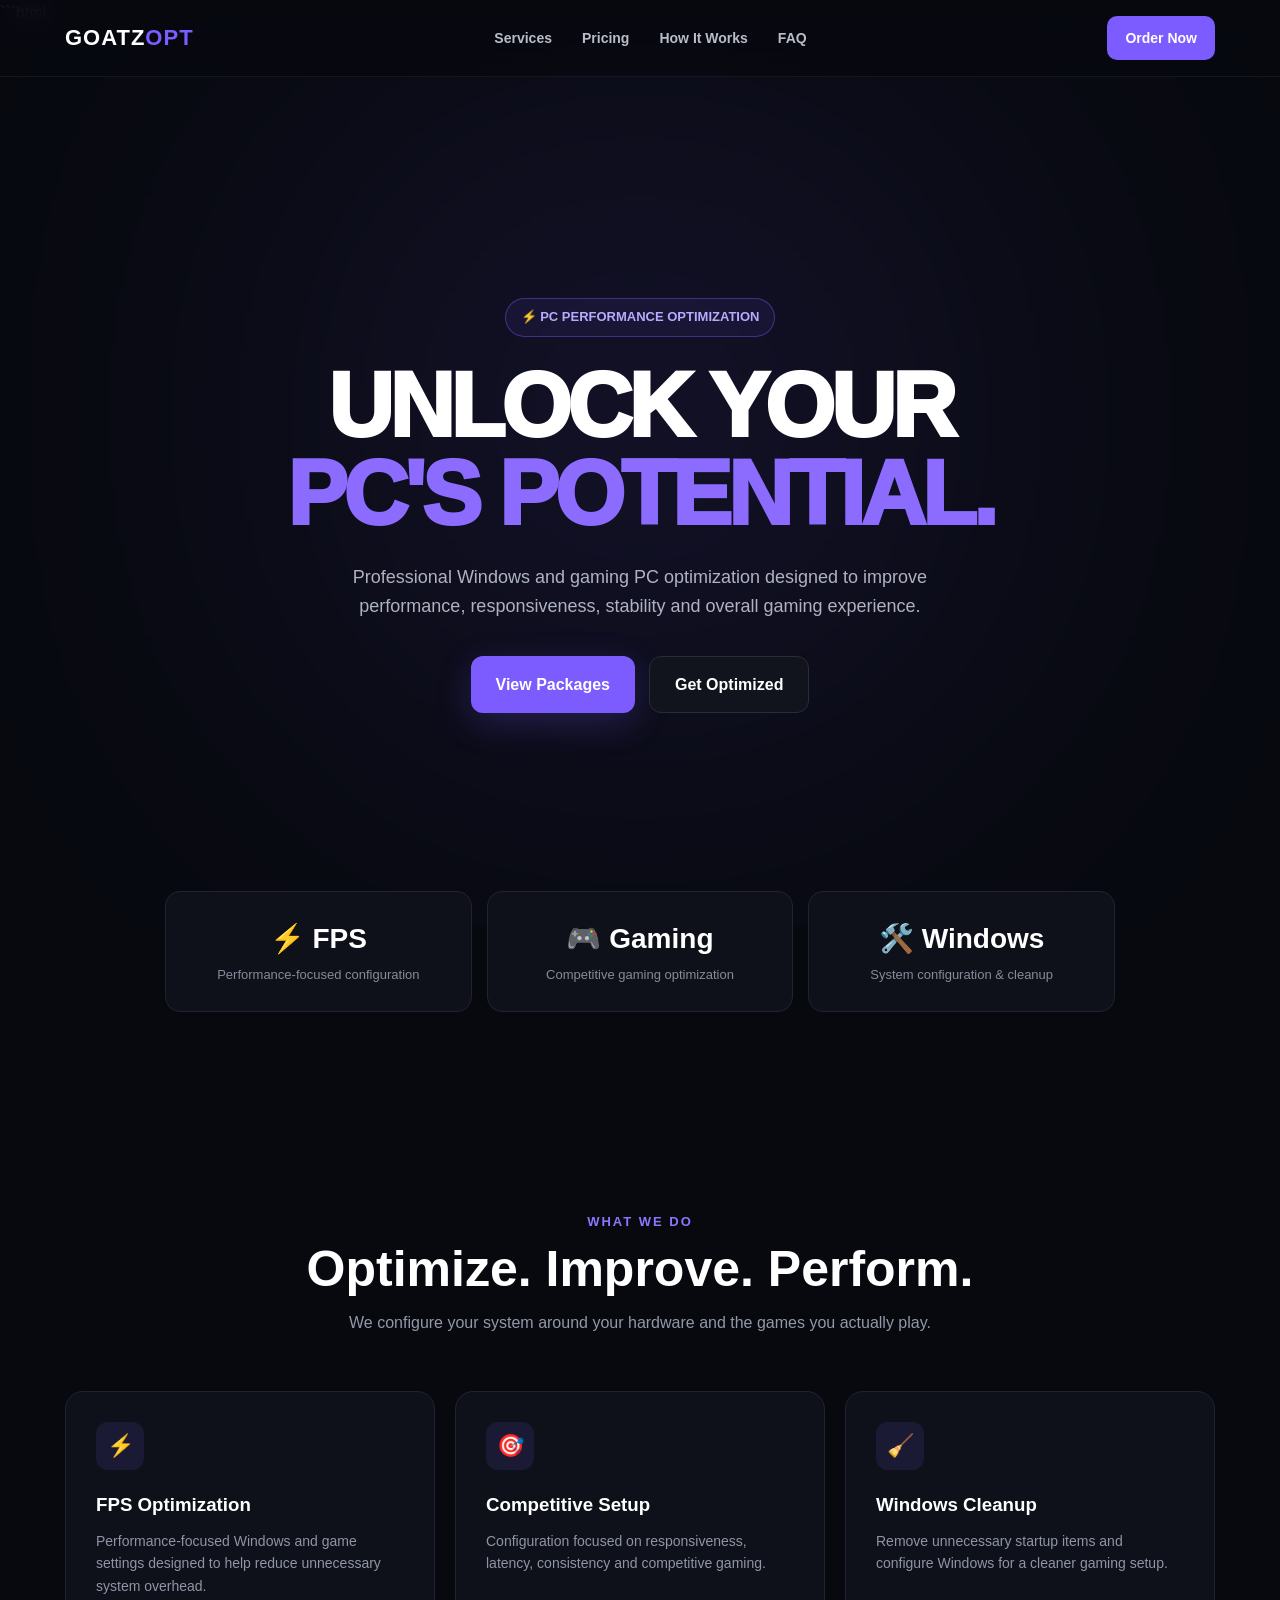
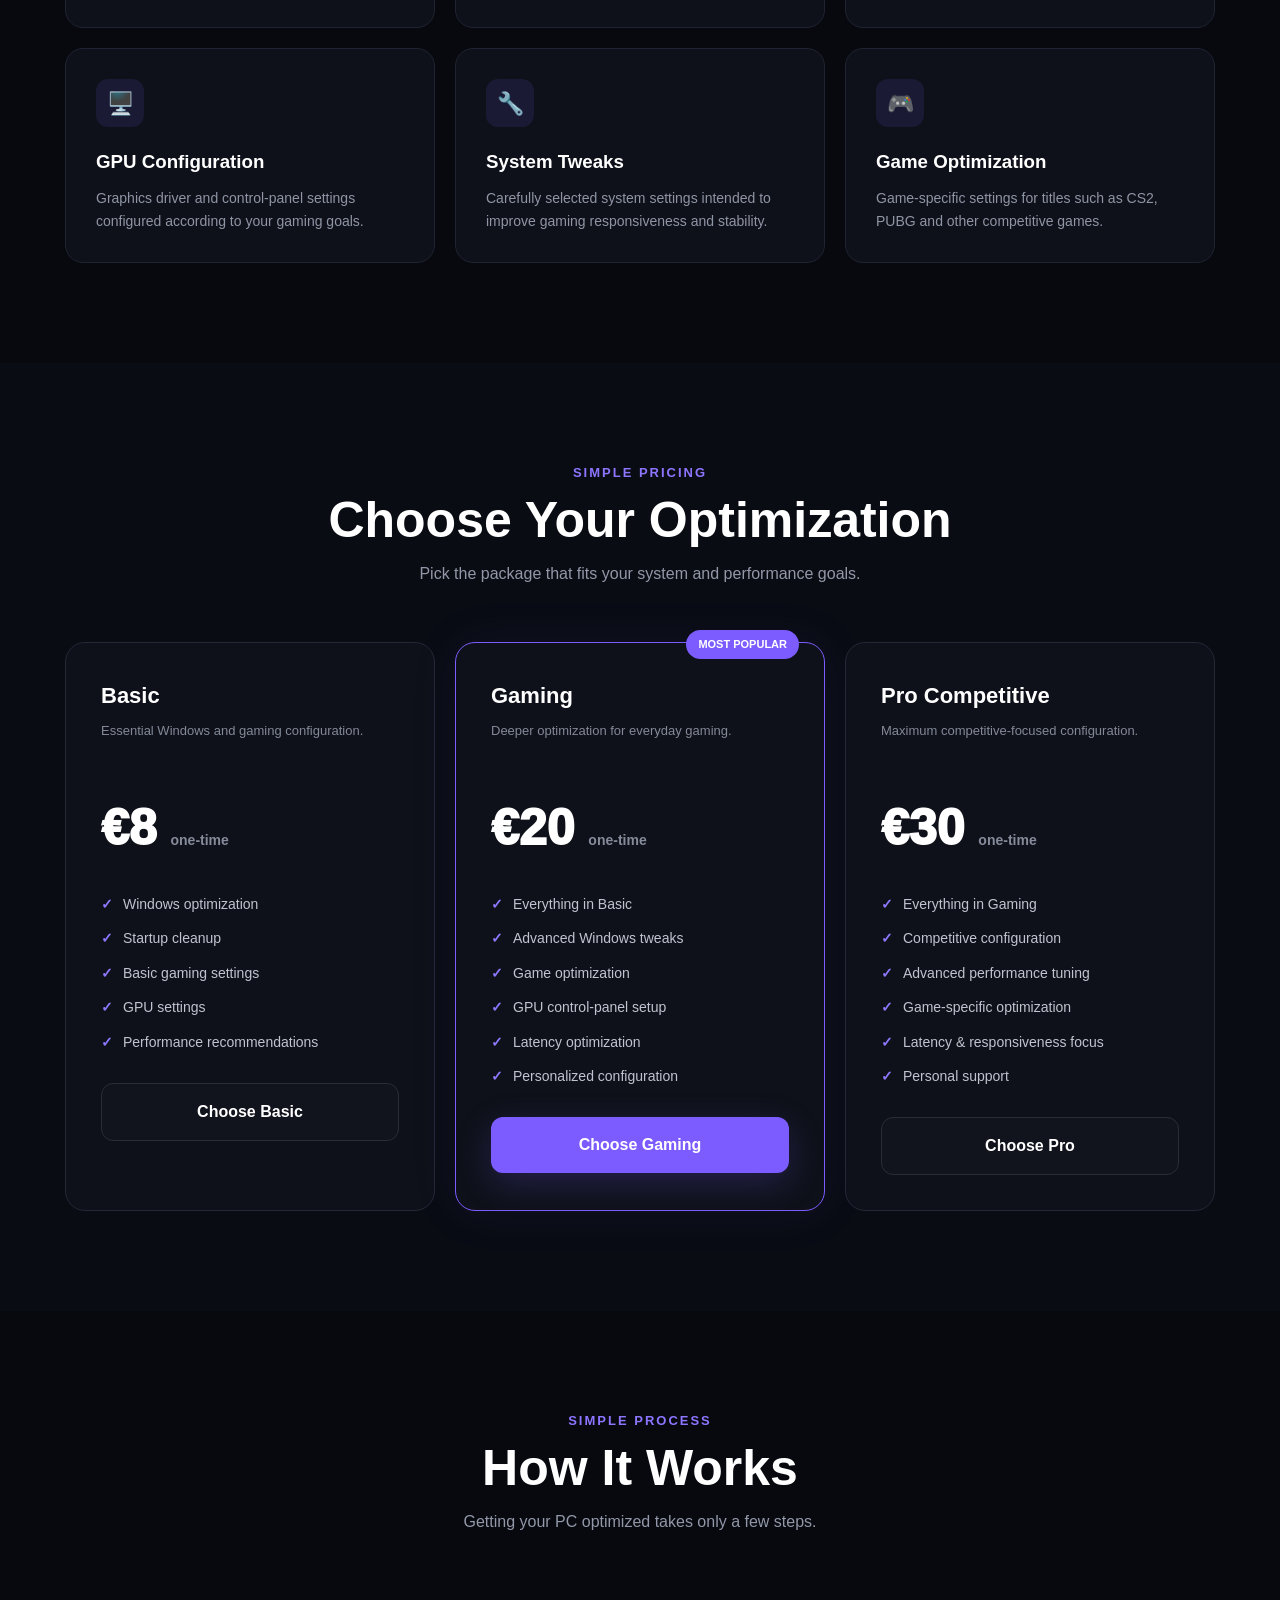
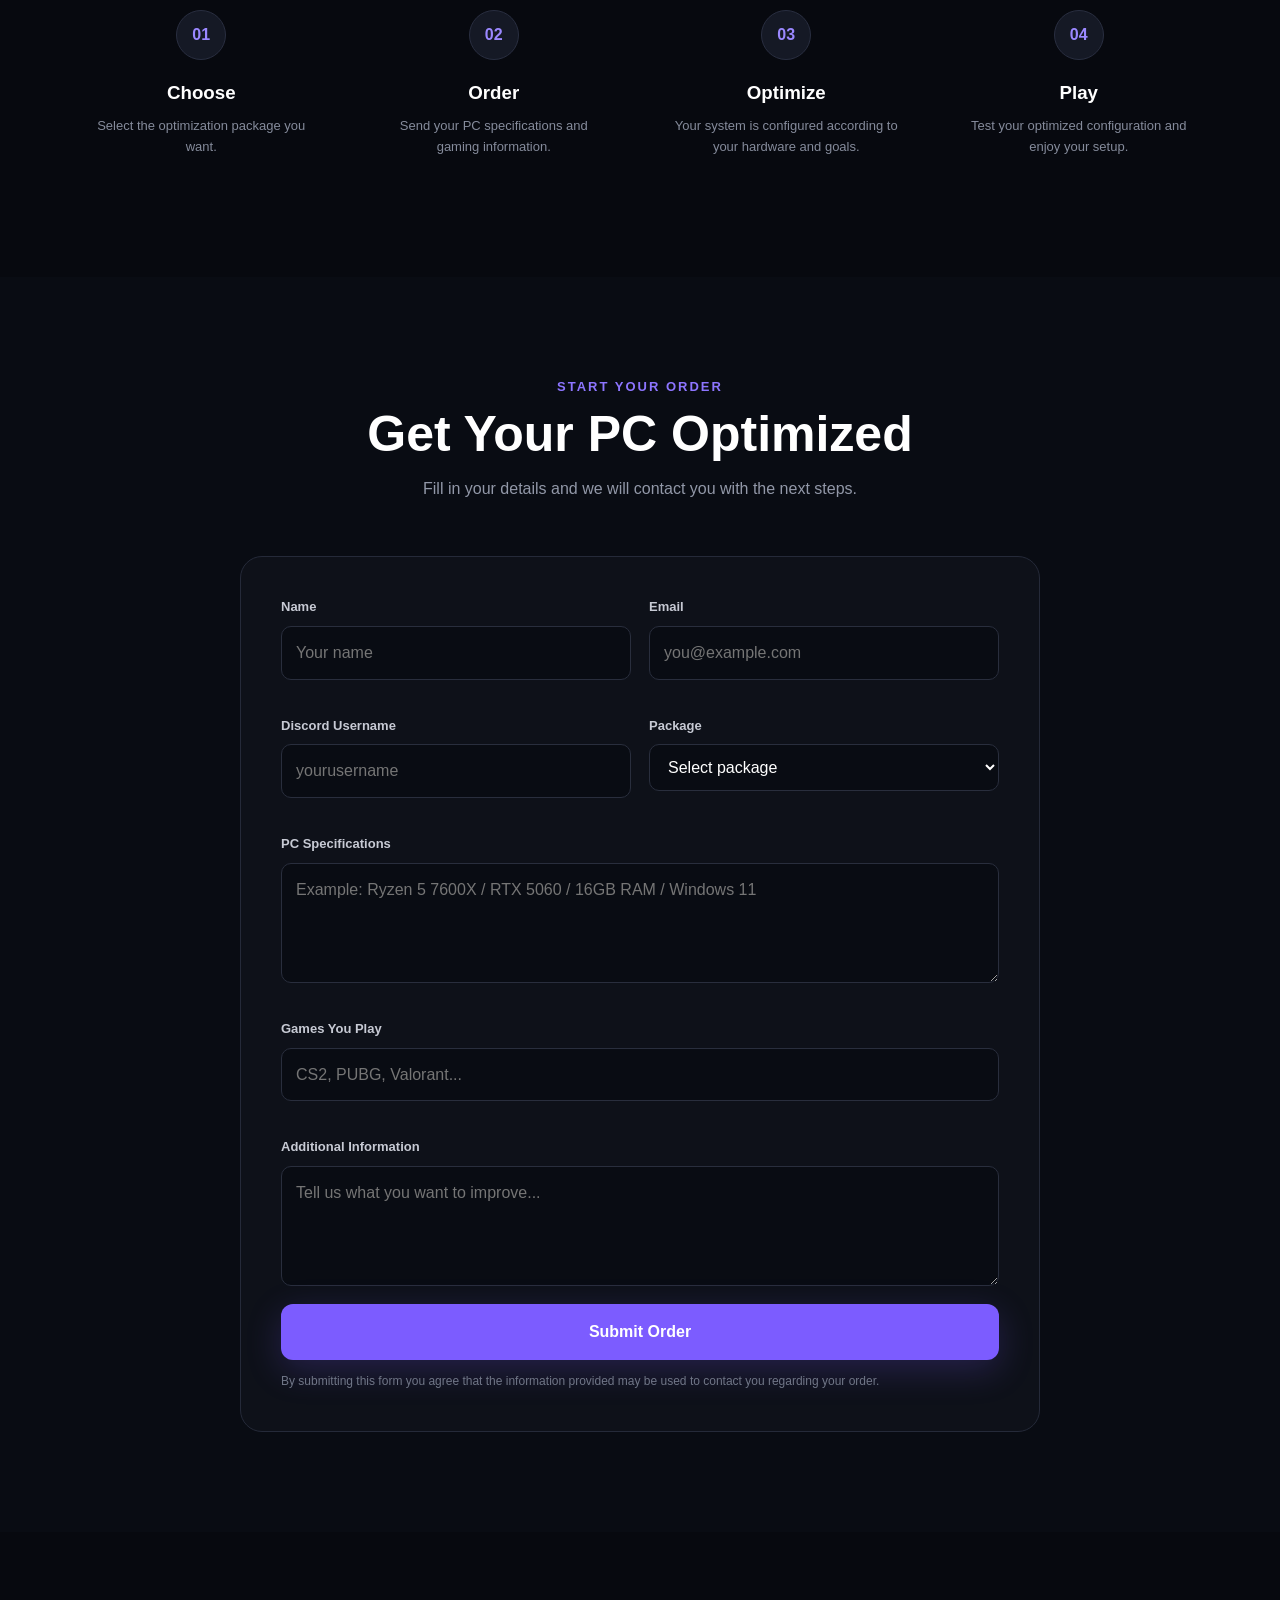
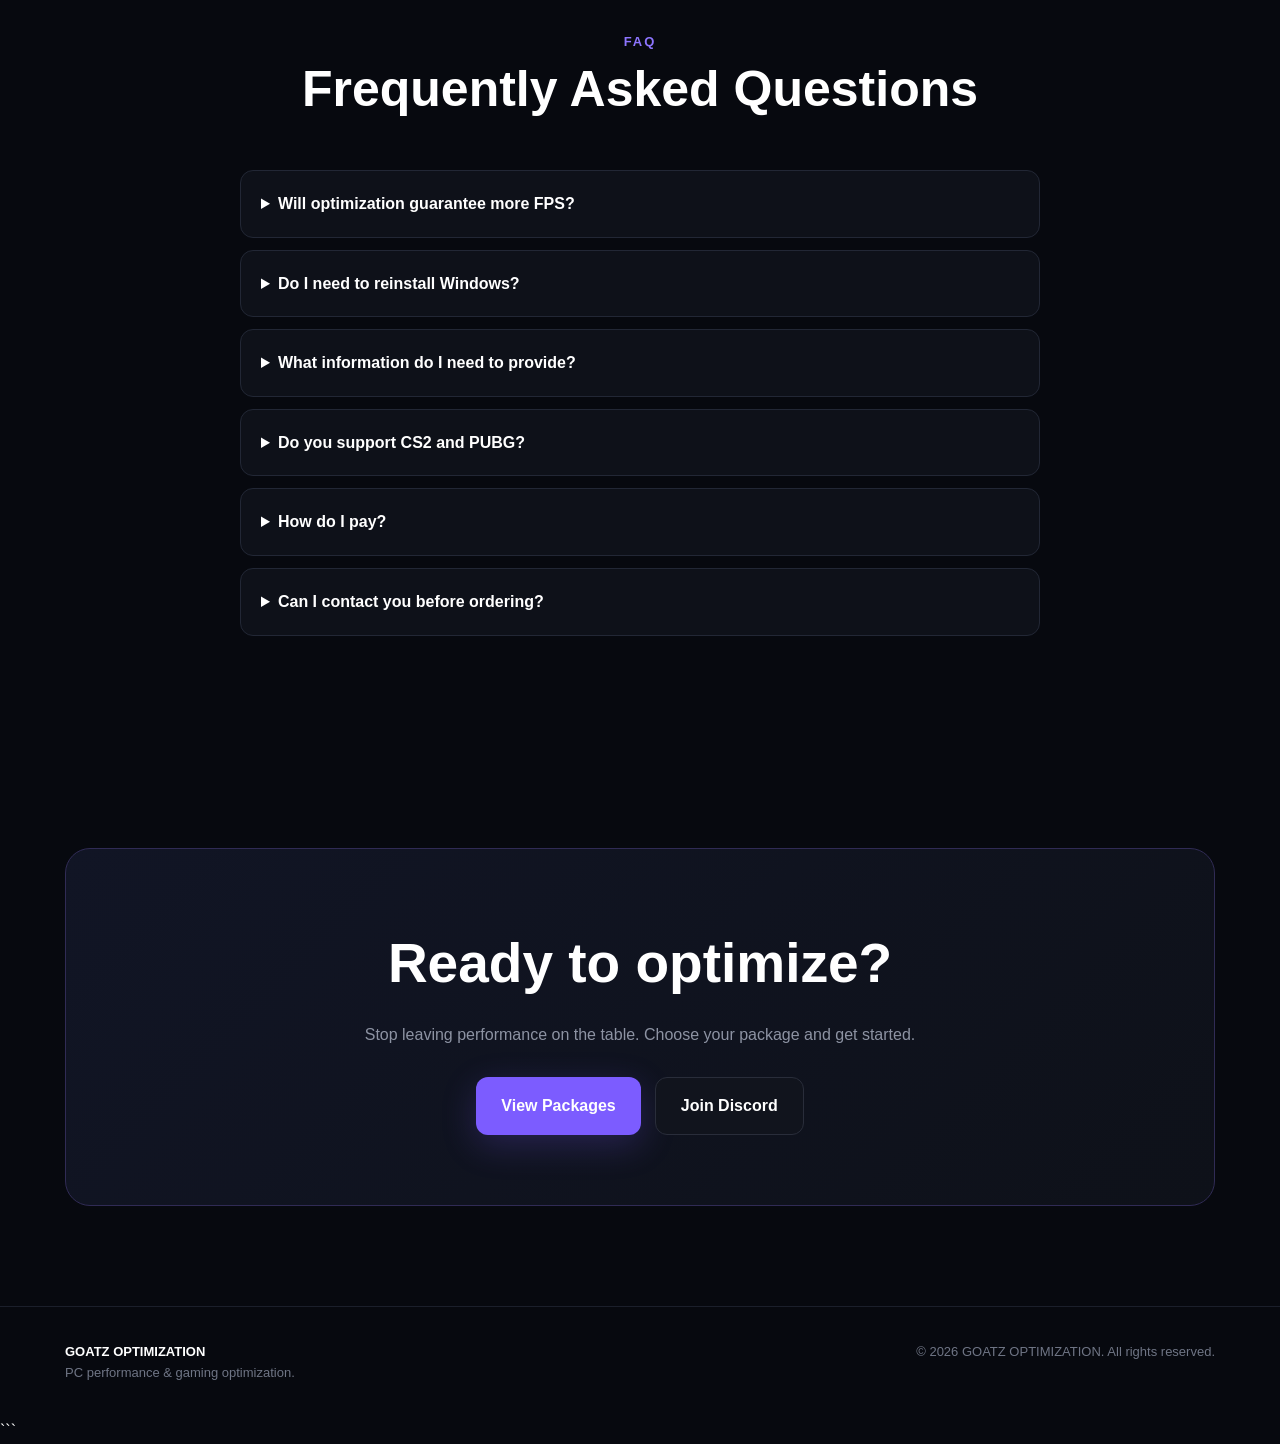
==== index.html @ 76aaf21e "Add files via upload" ====
```html
<!DOCTYPE html>
<html lang="en">
<head>
    <meta charset="UTF-8">
    <meta name="viewport" content="width=device-width, initial-scale=1.0">

    <title>SKILLER OPTIMIZATION | PC Optimization</title>
    <meta name="description" content="Professional Windows and gaming PC optimization for better performance, FPS and responsiveness.">
    <meta name="theme-color" content="#07090f">

    <style>
        * {
            margin: 0;
            padding: 0;
            box-sizing: border-box;
        }

        html {
            scroll-behavior: smooth;
        }

        body {
            font-family: Arial, Helvetica, sans-serif;
            background: #07090f;
            color: #ffffff;
            line-height: 1.6;
            overflow-x: hidden;
        }

        a {
            color: inherit;
            text-decoration: none;
        }

        button,
        input,
        select,
        textarea {
            font: inherit;
        }

        /* =========================
           NAVBAR
        ========================= */

        .navbar {
            position: fixed;
            top: 0;
            left: 0;
            width: 100%;
            z-index: 1000;
            background: rgba(7, 9, 15, 0.88);
            backdrop-filter: blur(14px);
            border-bottom: 1px solid rgba(255,255,255,0.06);
        }

        .nav-container {
            max-width: 1200px;
            margin: auto;
            height: 76px;
            padding: 0 25px;
            display: flex;
            align-items: center;
            justify-content: space-between;
        }

        .logo {
            font-size: 22px;
            font-weight: 900;
            letter-spacing: 1px;
        }

        .logo span {
            color: #7c5cff;
        }

        .nav-links {
            display: flex;
            gap: 30px;
            list-style: none;
        }

        .nav-links a {
            color: #b9bdca;
            font-size: 14px;
            font-weight: 700;
            transition: 0.25s;
        }

        .nav-links a:hover {
            color: #ffffff;
        }

        .nav-button {
            padding: 11px 18px;
            border-radius: 10px;
            background: #7c5cff;
            font-weight: 800;
            font-size: 14px;
            transition: 0.25s;
        }

        .nav-button:hover {
            transform: translateY(-2px);
            background: #6846f5;
        }

        /* =========================
           HERO
        ========================= */

        .hero {
            min-height: 100vh;
            padding: 160px 25px 100px;
            display: flex;
            align-items: center;
            justify-content: center;
            text-align: center;
            position: relative;
            overflow: hidden;
        }

        .hero::before {
            content: "";
            position: absolute;
            width: 600px;
            height: 600px;
            background: #7c5cff;
            filter: blur(180px);
            opacity: 0.13;
            top: 10%;
            left: 50%;
            transform: translateX(-50%);
            pointer-events: none;
        }

        .hero-content {
            max-width: 900px;
            position: relative;
            z-index: 2;
        }

        .badge {
            display: inline-block;
            padding: 8px 15px;
            border: 1px solid rgba(124,92,255,0.4);
            background: rgba(124,92,255,0.08);
            color: #b8aaff;
            border-radius: 100px;
            font-size: 13px;
            font-weight: 800;
            margin-bottom: 25px;
        }

        .hero h1 {
            font-size: clamp(45px, 8vw, 90px);
            line-height: 0.98;
            font-weight: 950;
            letter-spacing: -4px;
            margin-bottom: 25px;
        }

        .hero h1 span {
            color: #8b6cff;
        }

        .hero p {
            max-width: 680px;
            margin: 0 auto 35px;
            color: #aeb3c2;
            font-size: 18px;
        }

        .hero-buttons {
            display: flex;
            justify-content: center;
            gap: 14px;
            flex-wrap: wrap;
        }

        .btn {
            display: inline-flex;
            align-items: center;
            justify-content: center;
            padding: 15px 25px;
            border-radius: 12px;
            font-weight: 900;
            transition: 0.25s;
            cursor: pointer;
            border: none;
        }

        .btn-primary {
            background: #7c5cff;
            color: white;
            box-shadow: 0 10px 35px rgba(124,92,255,0.22);
        }

        .btn-primary:hover {
            transform: translateY(-3px);
            background: #6948f5;
        }

        .btn-secondary {
            border: 1px solid #292d3a;
            background: #11141d;
            color: #ffffff;
        }

        .btn-secondary:hover {
            border-color: #7c5cff;
            transform: translateY(-3px);
        }

        /* =========================
           STATS
        ========================= */

        .stats {
            max-width: 1000px;
            margin: -35px auto 100px;
            padding: 0 25px;
            display: grid;
            grid-template-columns: repeat(3, 1fr);
            gap: 15px;
            position: relative;
            z-index: 5;
        }

        .stat {
            background: #0e1119;
            border: 1px solid #202432;
            border-radius: 15px;
            padding: 25px;
            text-align: center;
        }

        .stat h3 {
            font-size: 28px;
            margin-bottom: 4px;
        }

        .stat p {
            color: #858b9b;
            font-size: 13px;
        }

        /* =========================
           GENERAL
        ========================= */

        section {
            padding: 100px 25px;
        }

        .container {
            max-width: 1150px;
            margin: auto;
        }

        .section-header {
            text-align: center;
            max-width: 700px;
            margin: 0 auto 55px;
        }

        .section-label {
            color: #8d75ff;
            font-size: 13px;
            font-weight: 900;
            text-transform: uppercase;
            letter-spacing: 2px;
            margin-bottom: 10px;
        }

        .section-header h2 {
            font-size: clamp(32px, 5vw, 50px);
            line-height: 1.05;
            margin-bottom: 15px;
        }

        .section-header p {
            color: #9298a8;
        }

        /* =========================
           SERVICES
        ========================= */

        .services-grid {
            display: grid;
            grid-template-columns: repeat(3, 1fr);
            gap: 20px;
        }

        .service-card {
            background: #0e1119;
            border: 1px solid #202432;
            padding: 30px;
            border-radius: 18px;
            transition: 0.3s;
        }

        .service-card:hover {
            transform: translateY(-6px);
            border-color: #4c3b9e;
        }

        .service-icon {
            width: 48px;
            height: 48px;
            border-radius: 12px;
            background: rgba(124,92,255,0.12);
            display: flex;
            align-items: center;
            justify-content: center;
            font-size: 22px;
            margin-bottom: 20px;
        }

        .service-card h3 {
            margin-bottom: 10px;
        }

        .service-card p {
            color: #8f95a5;
            font-size: 14px;
        }

        /* =========================
           PRICING
        ========================= */

        .pricing {
            background: #090c13;
        }

        .pricing-grid {
            display: grid;
            grid-template-columns: repeat(3, 1fr);
            gap: 20px;
        }

        .price-card {
            background: #0e1119;
            border: 1px solid #242837;
            border-radius: 20px;
            padding: 35px;
            position: relative;
        }

        .price-card.featured {
            border-color: #7c5cff;
            box-shadow: 0 0 50px rgba(124,92,255,0.08);
        }

        .popular {
            position: absolute;
            top: -13px;
            right: 25px;
            padding: 6px 12px;
            background: #7c5cff;
            border-radius: 100px;
            font-size: 11px;
            font-weight: 900;
        }

        .price-card h3 {
            font-size: 22px;
            margin-bottom: 8px;
        }

        .price-description {
            color: #838999;
            font-size: 13px;
            min-height: 42px;
        }

        .price {
            font-size: 50px;
            font-weight: 950;
            margin: 25px 0;
        }

        .price small {
            font-size: 14px;
            color: #858b9b;
            font-weight: 600;
        }

        .features {
            list-style: none;
            margin-bottom: 30px;
        }

        .features li {
            color: #c0c4d0;
            margin-bottom: 12px;
            font-size: 14px;
        }

        .features li::before {
            content: "✓";
            color: #8e78ff;
            font-weight: 900;
            margin-right: 10px;
        }

        .price-button {
            width: 100%;
        }

        /* =========================
           PROCESS
        ========================= */

        .process-grid {
            display: grid;
            grid-template-columns: repeat(4, 1fr);
            gap: 20px;
        }

        .process-card {
            text-align: center;
            padding: 20px;
        }

        .number {
            width: 50px;
            height: 50px;
            margin: 0 auto 18px;
            display: flex;
            align-items: center;
            justify-content: center;
            border-radius: 50%;
            background: #151925;
            border: 1px solid #292e40;
            color: #9b88ff;
            font-weight: 900;
        }

        .process-card h3 {
            margin-bottom: 8px;
        }

        .process-card p {
            color: #858b9b;
            font-size: 13px;
        }

        /* =========================
           ORDER
        ========================= */

        .order-section {
            background: #090c13;
        }

        .order-box {
            max-width: 800px;
            margin: auto;
            background: #0e1119;
            border: 1px solid #252a39;
            border-radius: 22px;
            padding: 40px;
        }

        .form-grid {
            display: grid;
            grid-template-columns: 1fr 1fr;
            gap: 18px;
        }

        .form-group {
            margin-bottom: 18px;
        }

        .form-group.full {
            grid-column: 1 / -1;
        }

        label {
            display: block;
            font-size: 13px;
            font-weight: 800;
            margin-bottom: 8px;
            color: #c7cad4;
        }

        input,
        select,
        textarea {
            width: 100%;
            background: #090c13;
            border: 1px solid #292e3d;
            color: white;
            border-radius: 10px;
            padding: 13px 14px;
            outline: none;
        }

        input:focus,
        select:focus,
        textarea:focus {
            border-color: #7c5cff;
        }

        textarea {
            min-height: 120px;
            resize: vertical;
        }

        .form-note {
            color: #707687;
            font-size: 12px;
            margin-top: 12px;
        }

        /* =========================
           FAQ
        ========================= */

        .faq {
            max-width: 800px;
            margin: auto;
        }

        details {
            background: #0e1119;
            border: 1px solid #222735;
            border-radius: 13px;
            margin-bottom: 12px;
            padding: 20px;
        }

        summary {
            cursor: pointer;
            font-weight: 800;
        }

        details p {
            color: #858b9b;
            margin-top: 15px;
            font-size: 14px;
        }

        /* =========================
           CTA
        ========================= */

        .cta {
            text-align: center;
        }

        .cta-box {
            background: linear-gradient(
                135deg,
                #111525,
                #0e1119
            );
            border: 1px solid #302b55;
            border-radius: 25px;
            padding: 70px 30px;
        }

        .cta-box h2 {
            font-size: clamp(32px, 5vw, 55px);
            margin-bottom: 15px;
        }

        .cta-box p {
            color: #8d93a3;
            max-width: 600px;
            margin: 0 auto 30px;
        }

        /* =========================
           FOOTER
        ========================= */

        footer {
            border-top: 1px solid #1b1f2b;
            padding: 35px 25px;
            color: #6f7585;
            font-size: 13px;
        }

        .footer-container {
            max-width: 1150px;
            margin: auto;
            display: flex;
            justify-content: space-between;
            gap: 20px;
            flex-wrap: wrap;
        }

        .footer-brand {
            color: white;
            font-weight: 900;
        }

        /* =========================
           RESPONSIVE
        ========================= */

        @media (max-width: 850px) {

            .nav-links {
                display: none;
            }

            .services-grid,
            .pricing-grid {
                grid-template-columns: 1fr;
            }

            .process-grid {
                grid-template-columns: 1fr 1fr;
            }

            .stats {
                grid-template-columns: 1fr;
            }

            .hero h1 {
                letter-spacing: -2px;
            }
        }

        @media (max-width: 600px) {

            section {
                padding: 75px 18px;
            }

            .hero {
                padding-left: 18px;
                padding-right: 18px;
            }

            .form-grid {
                grid-template-columns: 1fr;
            }

            .form-group.full {
                grid-column: auto;
            }

            .order-box {
                padding: 25px;
            }

            .process-grid {
                grid-template-columns: 1fr;
            }

            .nav-button {
                display: none;
            }

            .hero p {
                font-size: 16px;
            }
        }
    </style>
</head>

<body>

    <!-- =========================
         NAVIGATION
    ========================= -->

    <nav class="navbar">
        <div class="nav-container">

            <a href="#home" class="logo">
                GOATZ<span>OPT</span>
            </a>

            <ul class="nav-links">
                <li><a href="#services">Services</a></li>
                <li><a href="#pricing">Pricing</a></li>
                <li><a href="#process">How It Works</a></li>
                <li><a href="#faq">FAQ</a></li>
            </ul>

            <a href="#order" class="nav-button">
                Order Now
            </a>

        </div>
    </nav>


    <!-- =========================
         HERO
    ========================= -->

    <section class="hero" id="home">

        <div class="hero-content">

            <div class="badge">
                ⚡ PC PERFORMANCE OPTIMIZATION
            </div>

            <h1>
                UNLOCK YOUR<br>
                <span>PC'S POTENTIAL.</span>
            </h1>

            <p>
                Professional Windows and gaming PC optimization
                designed to improve performance, responsiveness,
                stability and overall gaming experience.
            </p>

            <div class="hero-buttons">

                <a href="#pricing" class="btn btn-primary">
                    View Packages
                </a>

                <a href="#order" class="btn btn-secondary">
                    Get Optimized
                </a>

            </div>

        </div>

    </section>


    <!-- =========================
         STATS
    ========================= -->

    <div class="stats">

        <div class="stat">
            <h3>⚡ FPS</h3>
            <p>Performance-focused configuration</p>
        </div>

        <div class="stat">
            <h3>🎮 Gaming</h3>
            <p>Competitive gaming optimization</p>
        </div>

        <div class="stat">
            <h3>🛠️ Windows</h3>
            <p>System configuration & cleanup</p>
        </div>

    </div>


    <!-- =========================
         SERVICES
    ========================= -->

    <section id="services">

        <div class="container">

            <div class="section-header">

                <div class="section-label">
                    What We Do
                </div>

                <h2>
                    Optimize. Improve. Perform.
                </h2>

                <p>
                    We configure your system around your hardware
                    and the games you actually play.
                </p>

            </div>


            <div class="services-grid">

                <div class="service-card">

                    <div class="service-icon">
                        ⚡
                    </div>

                    <h3>FPS Optimization</h3>

                    <p>
                        Performance-focused Windows and game
                        settings designed to help reduce unnecessary
                        system overhead.
                    </p>

                </div>


                <div class="service-card">

                    <div class="service-icon">
                        🎯
                    </div>

                    <h3>Competitive Setup</h3>

                    <p>
                        Configuration focused on responsiveness,
                        latency, consistency and competitive gaming.
                    </p>

                </div>


                <div class="service-card">

                    <div class="service-icon">
                        🧹
                    </div>

                    <h3>Windows Cleanup</h3>

                    <p>
                        Remove unnecessary startup items and
                        configure Windows for a cleaner gaming setup.
                    </p>

                </div>


                <div class="service-card">

                    <div class="service-icon">
                        🖥️
                    </div>

                    <h3>GPU Configuration</h3>

                    <p>
                        Graphics driver and control-panel settings
                        configured according to your gaming goals.
                    </p>

                </div>


                <div class="service-card">

                    <div class="service-icon">
                        🔧
                    </div>

                    <h3>System Tweaks</h3>

                    <p>
                        Carefully selected system settings intended
                        to improve gaming responsiveness and stability.
                    </p>

                </div>


                <div class="service-card">

                    <div class="service-icon">
                        🎮
                    </div>

                    <h3>Game Optimization</h3>

                    <p>
                        Game-specific settings for titles such as
                        CS2, PUBG and other competitive games.
                    </p>

                </div>

            </div>

        </div>

    </section>


    <!-- =========================
         PRICING
    ========================= -->

    <section class="pricing" id="pricing">

        <div class="container">

            <div class="section-header">

                <div class="section-label">
                    Simple Pricing
                </div>

                <h2>
                    Choose Your Optimization
                </h2>

                <p>
                    Pick the package that fits your system and
                    performance goals.
                </p>

            </div>


            <div class="pricing-grid">


                <!-- BASIC -->

                <div class="price-card">

                    <h3>Basic</h3>

                    <p class="price-description">
                        Essential Windows and gaming configuration.
                    </p>

                    <div class="price">
                        €8
                        <small>one-time</small>
                    </div>

                    <ul class="features">

                        <li>Windows optimization</li>
                        <li>Startup cleanup</li>
                        <li>Basic gaming settings</li>
                        <li>GPU settings</li>
                        <li>Performance recommendations</li>

                    </ul>

                    <a
                        href="#order"
                        class="btn btn-secondary price-button"
                        onclick="selectPackage('Basic - €8')"
                    >
                        Choose Basic
                    </a>

                </div>


                <!-- GAMING -->

                <div class="price-card featured">

                    <div class="popular">
                        MOST POPULAR
                    </div>

                    <h3>Gaming</h3>

                    <p class="price-description">
                        Deeper optimization for everyday gaming.
                    </p>

                    <div class="price">
                        €20
                        <small>one-time</small>
                    </div>

                    <ul class="features">

                        <li>Everything in Basic</li>
                        <li>Advanced Windows tweaks</li>
                        <li>Game optimization</li>
                        <li>GPU control-panel setup</li>
                        <li>Latency optimization</li>
                        <li>Personalized configuration</li>

                    </ul>

                    <a
                        href="#order"
                        class="btn btn-primary price-button"
                        onclick="selectPackage('Gaming - €20')"
                    >
                        Choose Gaming
                    </a>

                </div>


                <!-- PRO -->

                <div class="price-card">

                    <h3>Pro Competitive</h3>

                    <p class="price-description">
                        Maximum competitive-focused configuration.
                    </p>

                    <div class="price">
                        €30
                        <small>one-time</small>
                    </div>

                    <ul class="features">

                        <li>Everything in Gaming</li>
                        <li>Competitive configuration</li>
                        <li>Advanced performance tuning</li>
                        <li>Game-specific optimization</li>
                        <li>Latency & responsiveness focus</li>
                        <li>Personal support</li>

                    </ul>

                    <a
                        href="#order"
                        class="btn btn-secondary price-button"
                        onclick="selectPackage('Pro Competitive - €30')"
                    >
                        Choose Pro

                    </a>

                </div>

            </div>

        </div>

    </section>


    <!-- =========================
         HOW IT WORKS
    ========================= -->

    <section id="process">

        <div class="container">

            <div class="section-header">

                <div class="section-label">
                    Simple Process
                </div>

                <h2>
                    How It Works
                </h2>

                <p>
                    Getting your PC optimized takes only a few steps.
                </p>

            </div>


            <div class="process-grid">

                <div class="process-card">

                    <div class="number">01</div>

                    <h3>Choose</h3>

                    <p>
                        Select the optimization package
                        you want.
                    </p>

                </div>


                <div class="process-card">

                    <div class="number">02</div>

                    <h3>Order</h3>

                    <p>
                        Send your PC specifications and
                        gaming information.
                    </p>

                </div>


                <div class="process-card">

                    <div class="number">03</div>

                    <h3>Optimize</h3>

                    <p>
                        Your system is configured according
                        to your hardware and goals.
                    </p>

                </div>


                <div class="process-card">

                    <div class="number">04</div>

                    <h3>Play</h3>

                    <p>
                        Test your optimized configuration
                        and enjoy your setup.
                    </p>

                </div>

            </div>

        </div>

    </section>


    <!-- =========================
         ORDER FORM
    ========================= -->

    <section class="order-section" id="order">

        <div class="container">

            <div class="section-header">

                <div class="section-label">
                    Start Your Order
                </div>

                <h2>
                    Get Your PC Optimized
                </h2>

                <p>
                    Fill in your details and we will contact you
                    with the next steps.
                </p>

            </div>


            <div class="order-box">

                <form id="orderForm">

                    <div class="form-grid">


                        <div class="form-group">

                            <label for="name">
                                Name
                            </label>

                            <input
                                type="text"
                                id="name"
                                placeholder="Your name"
                                required
                            >

                        </div>


                        <div class="form-group">

                            <label for="email">
                                Email
                            </label>

                            <input
                                type="email"
                                id="email"
                                placeholder="you@example.com"
                                required
                            >

                        </div>


                        <div class="form-group">

                            <label for="discord">
                                Discord Username
                            </label>

                            <input
                                type="text"
                                id="discord"
                                placeholder="yourusername"
                                required
                            >

                        </div>


                        <div class="form-group">

                            <label for="package">
                                Package
                            </label>

                            <select id="package" required>

                                <option value="">
                                    Select package
                                </option>

                                <option value="Basic - €8">
                                    Basic - €8
                                </option>

                                <option value="Gaming - €20">
                                    Gaming - €20
                                </option>

                                <option value="Pro Competitive - €30">
                                    Pro Competitive - €30
                                </option>

                            </select>

                        </div>


                        <div class="form-group full">

                            <label for="pc">
                                PC Specifications
                            </label>

                            <textarea
                                id="pc"
                                placeholder="Example: Ryzen 5 7600X / RTX 5060 / 16GB RAM / Windows 11"
                                required
                            ></textarea>

                        </div>


                        <div class="form-group full">

                            <label for="games">
                                Games You Play
                            </label>

                            <input
                                type="text"
                                id="games"
                                placeholder="CS2, PUBG, Valorant..."
                            >

                        </div>


                        <div class="form-group full">

                            <label for="message">
                                Additional Information
                            </label>

                            <textarea
                                id="message"
                                placeholder="Tell us what you want to improve..."
                            ></textarea>

                        </div>

                    </div>


                    <button
                        type="submit"
                        class="btn btn-primary"
                        style="width:100%;"
                    >
                        Submit Order
                    </button>

                    <p class="form-note">
                        By submitting this form you agree that the
                        information provided may be used to contact
                        you regarding your order.
                    </p>

                </form>

            </div>

        </div>

    </section>


    <!-- =========================
         FAQ
    ========================= -->

    <section id="faq">

        <div class="container">

            <div class="section-header">

                <div class="section-label">
                    FAQ
                </div>

                <h2>
                    Frequently Asked Questions
                </h2>

            </div>


            <div class="faq">

                <details>

                    <summary>
                        Will optimization guarantee more FPS?
                    </summary>

                    <p>
                        No specific FPS increase can be guaranteed because
                        results depend on your hardware, game, drivers,
                        settings and current system configuration.
                    </p>

                </details>


                <details>

                    <summary>
                        Do I need to reinstall Windows?
                    </summary>

                    <p>
                        Normally no. Optimization can often be performed
                        without reinstalling Windows.
                    </p>

                </details>


                <details>

                    <summary>
                        What information do I need to provide?
                    </summary>

                    <p>
                        You should provide your PC specifications,
                        Windows version and the games you want optimized.
                    </p>

                </details>


                <details>

                    <summary>
                        Do you support CS2 and PUBG?
                    </summary>

                    <p>
                        Yes. Game-specific optimization can be configured
                        for competitive games including CS2 and PUBG.
                    </p>

                </details>


                <details>

                    <summary>
                        How do I pay?
                    </summary>

                    <p>
                        Payment can be handled through your preferred
                        payment method. Replace the payment links on
                        this website with your real payment information.
                    </p>

                </details>


                <details>

                    <summary>
                        Can I contact you before ordering?
                    </summary>

                    <p>
                        Yes. Add your Discord invite link to the
                        contact buttons on this website.
                    </p>

                </details>

            </div>

        </div>

    </section>


    <!-- =========================
         CTA
    ========================= -->

    <section class="cta">

        <div class="container">

            <div class="cta-box">

                <h2>
                    Ready to optimize?
                </h2>

                <p>
                    Stop leaving performance on the table.
                    Choose your package and get started.
                </p>

                <div class="hero-buttons">

                    <a
                        href="#pricing"
                        class="btn btn-primary"
                    >
                        View Packages
                    </a>

                    <!-- https://discord.gg/EwtJ3Z4Cp6 -->

                    <a
                        href="https://discord.gg/EwtJ3Z4Cp6"
                        target="_blank"
                        rel="noopener"
                        class="btn btn-secondary"
                    >
                        Join Discord
                    </a>

                </div>

            </div>

        </div>

    </section>


    <!-- =========================
         FOOTER
    ========================= -->

    <footer>

        <div class="footer-container">

            <div>
                <span class="footer-brand">
                    GOATZ OPTIMIZATION
                </span>
                <br>
                PC performance & gaming optimization.
            </div>

            <div>
                © <span id="year"></span>
                GOATZ OPTIMIZATION. All rights reserved.
            </div>

        </div>

    </footer>


    <!-- =========================
         JAVASCRIPT
    ========================= -->

    <script>

        /*
         * Automatically selects a package
         * when a pricing button is clicked.
         */

        function selectPackage(packageName) {

            const packageSelect =
                document.getElementById("package");

            packageSelect.value = packageName;

        }


        /*
         * Order form
         *
         * IMPORTANT:
         * This currently opens the user's email client.
         *
         * Replace this later with a real form backend
         * such as Formspree, Web3Forms, or your own server.
         */

        document
            .getElementById("orderForm")
            .addEventListener("submit", function(event) {

                event.preventDefault();

                const name =
                    document.getElementById("name").value;

                const email =
                    document.getElementById("email").value;

                const discord =
                    document.getElementById("discord").value;

                const packageName =
                    document.getElementById("package").value;

                const pc =
                    document.getElementById("pc").value;

                const games =
                    document.getElementById("games").value;

                const message =
                    document.getElementById("message").value;


                /*
                 * CHANGE THIS TO YOUR REAL BUSINESS EMAIL.
                 */

                const businessEmail =
                    "blazeakz@gmail.com";


                const subject =
                    encodeURIComponent(
                        "New PC Optimization Order - " +
                        packageName
                    );


                const body =
                    encodeURIComponent(
`NEW PC OPTIMIZATION ORDER

Name:
${name}

Customer Email:
${email}

Discord:
${discord}

Package:
${packageName}

PC Specifications:
${pc}

Games:
${games}

Additional Information:
${message}
`
                    );


                window.location.href =
                    `mailto:${businessEmail}?subject=${subject}&body=${body}`;

            });


        /*
         * Current year
         */

        document.getElementById("year").textContent =
            new Date().getFullYear();

    </script>

</body>
</html>
```
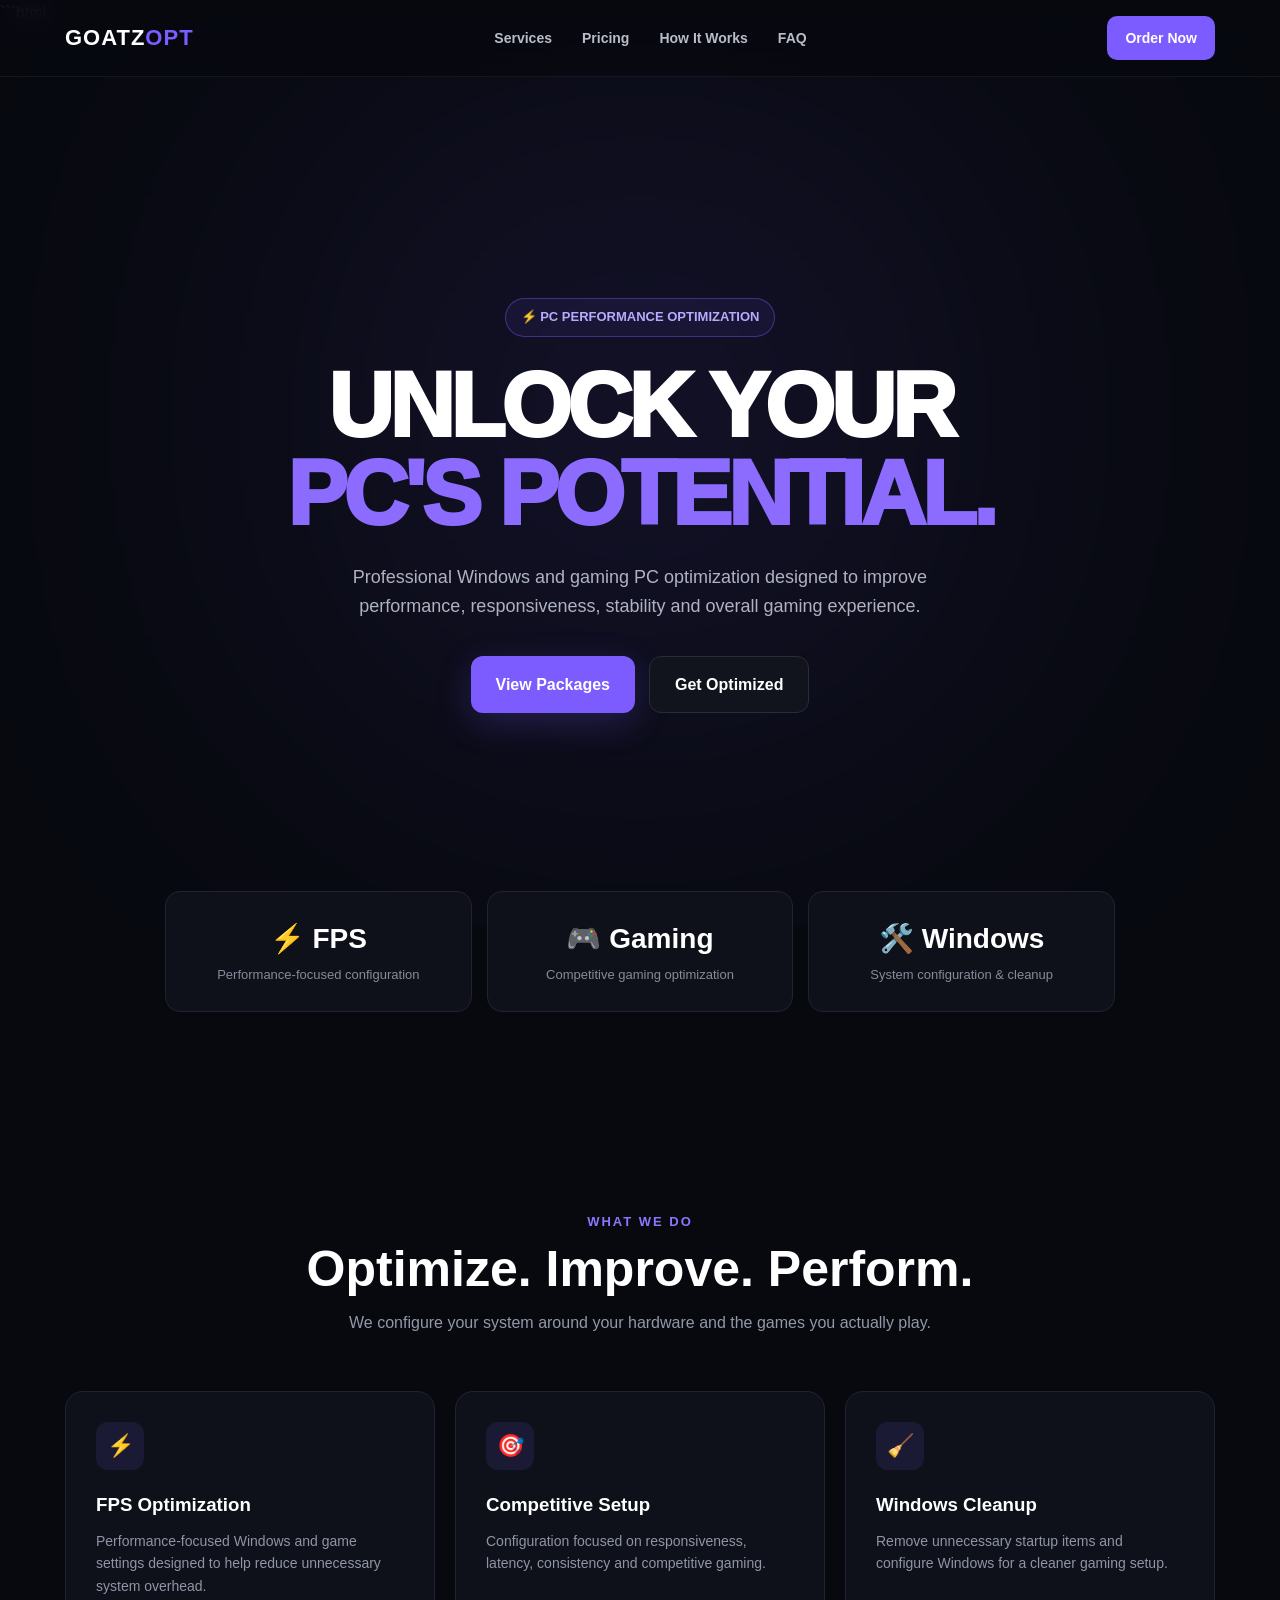
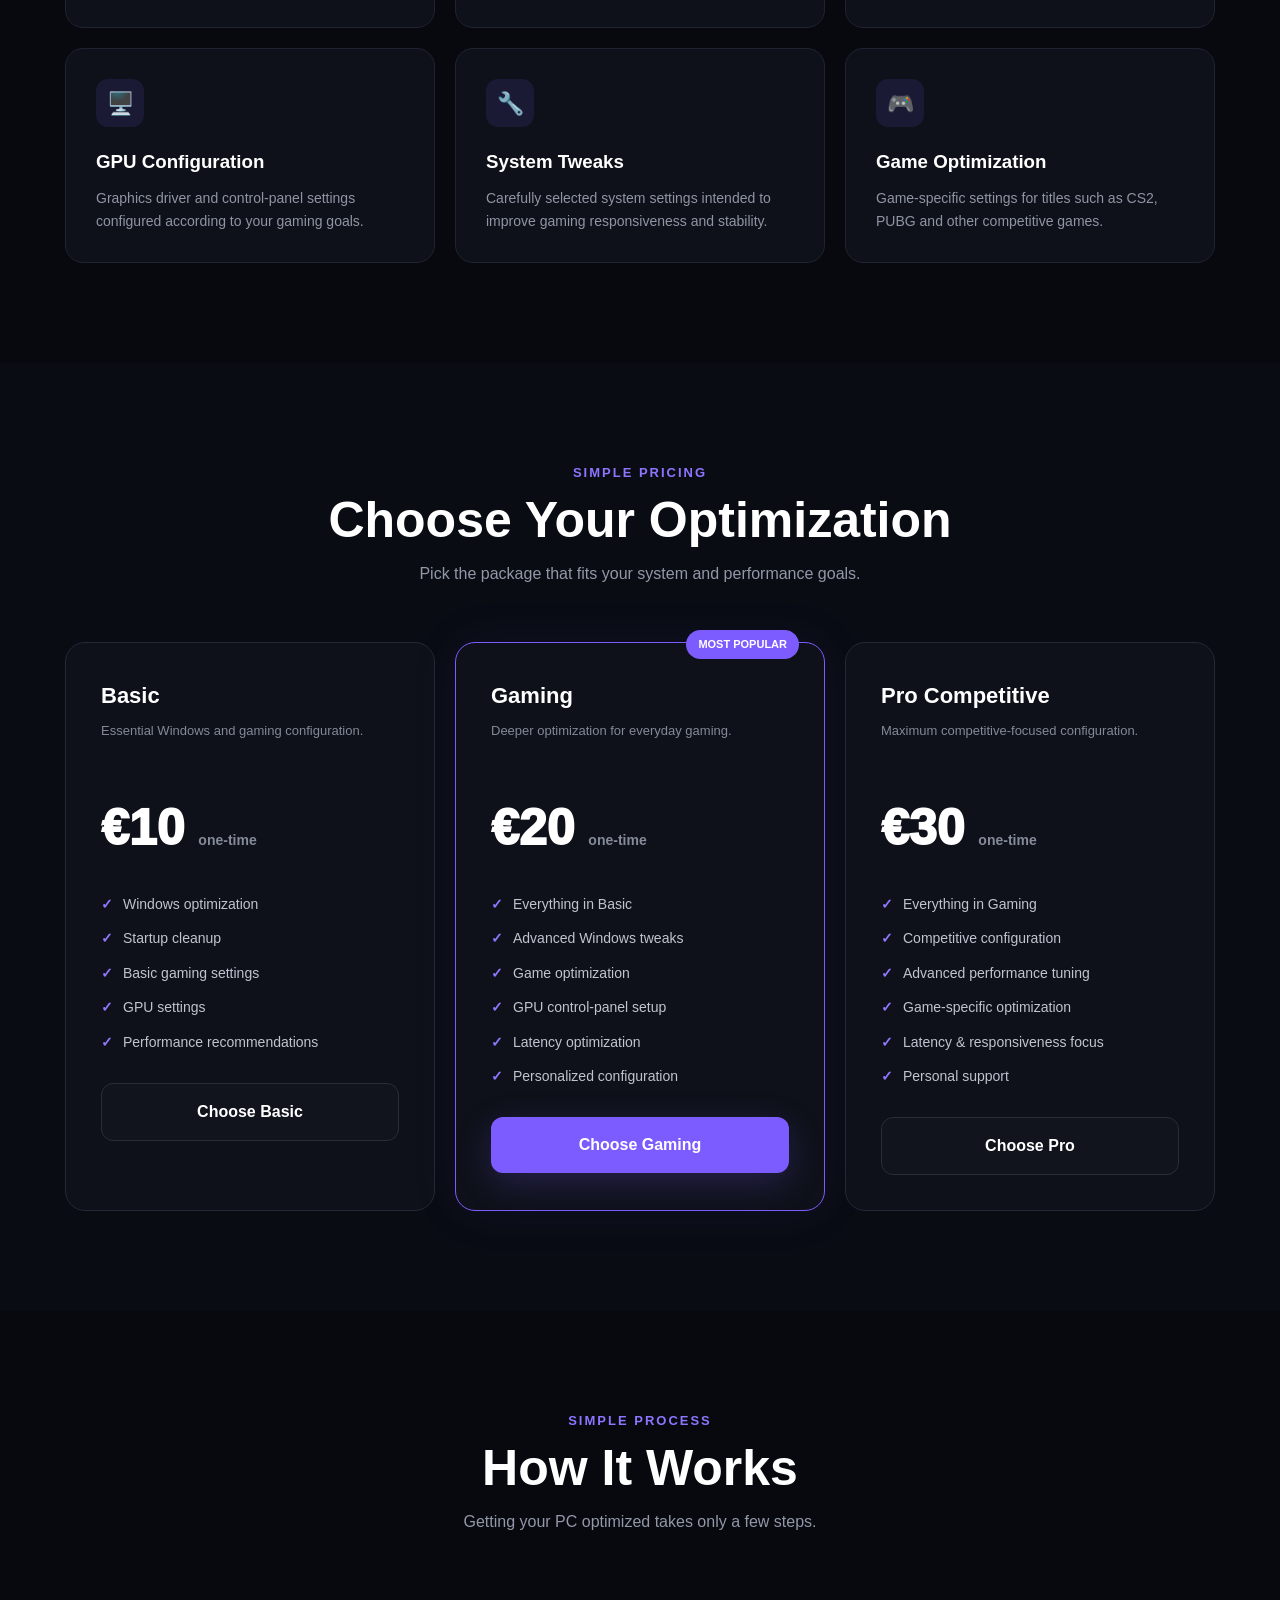
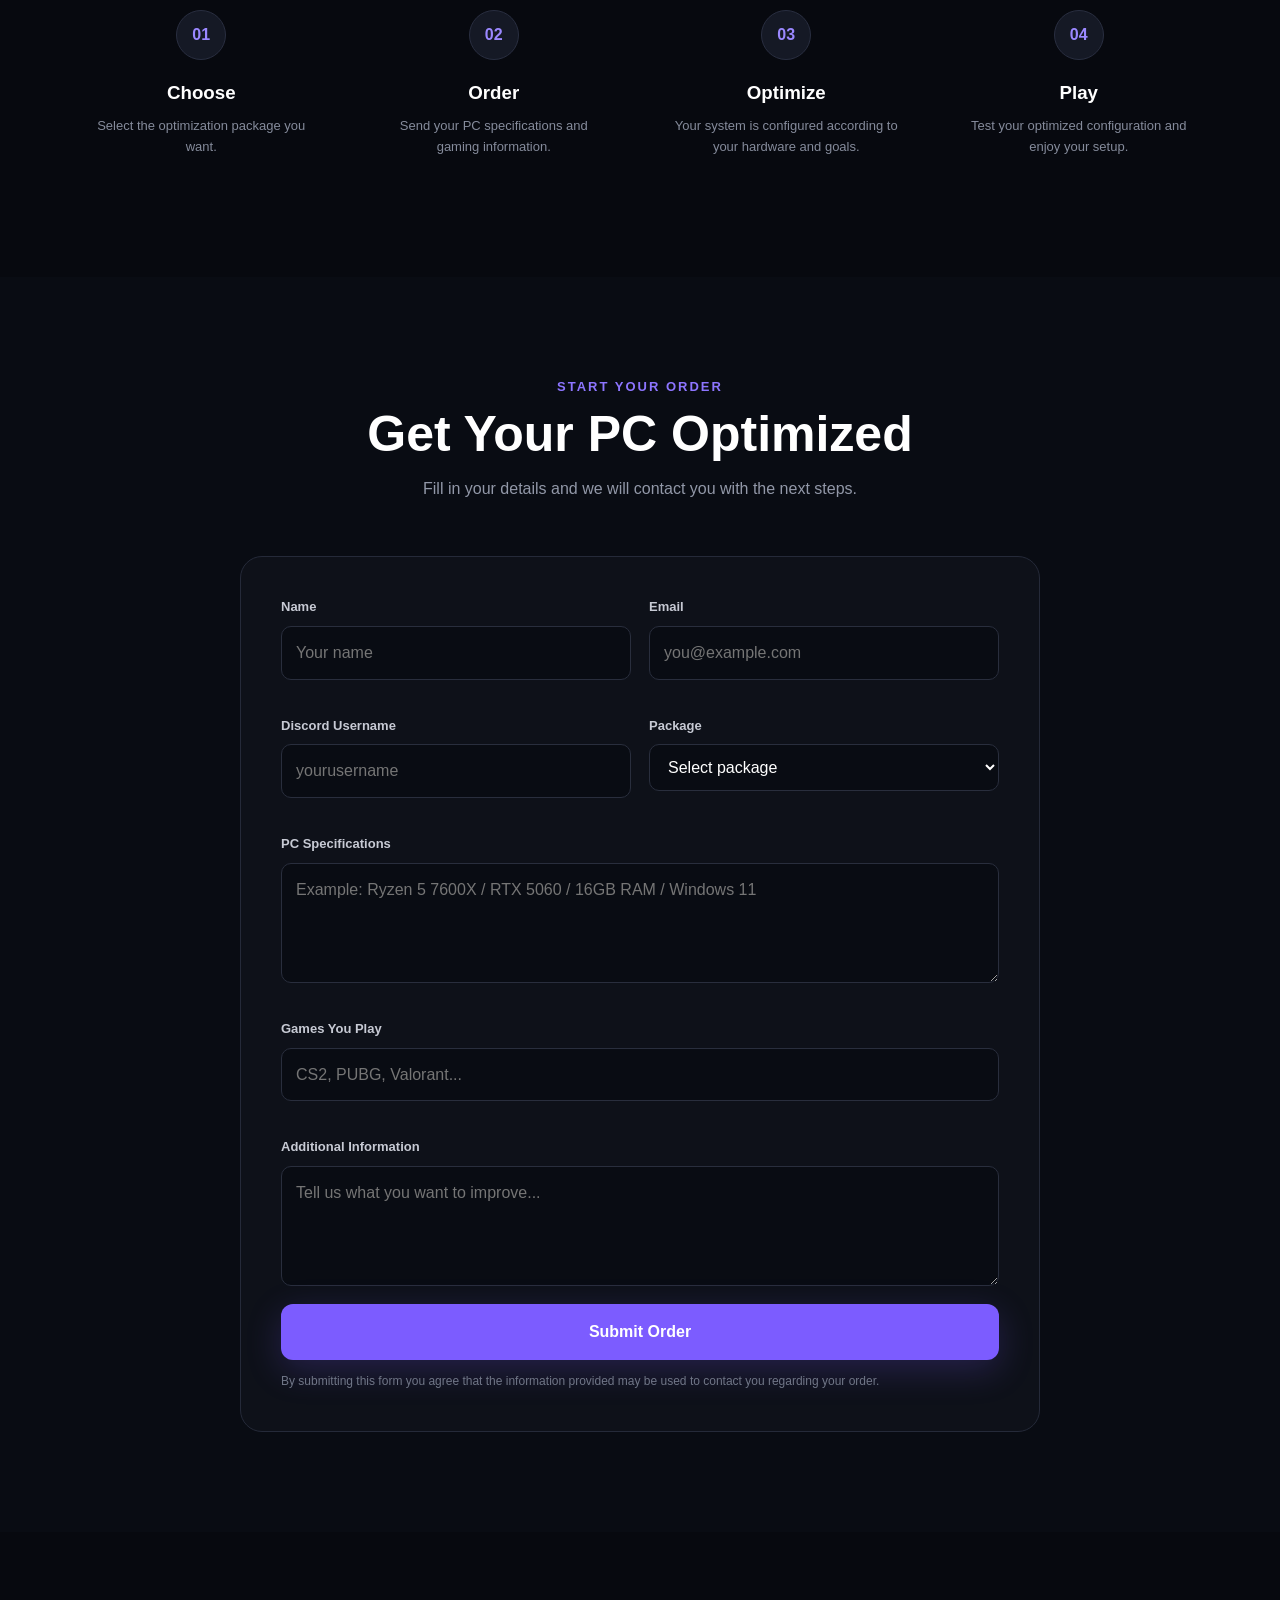
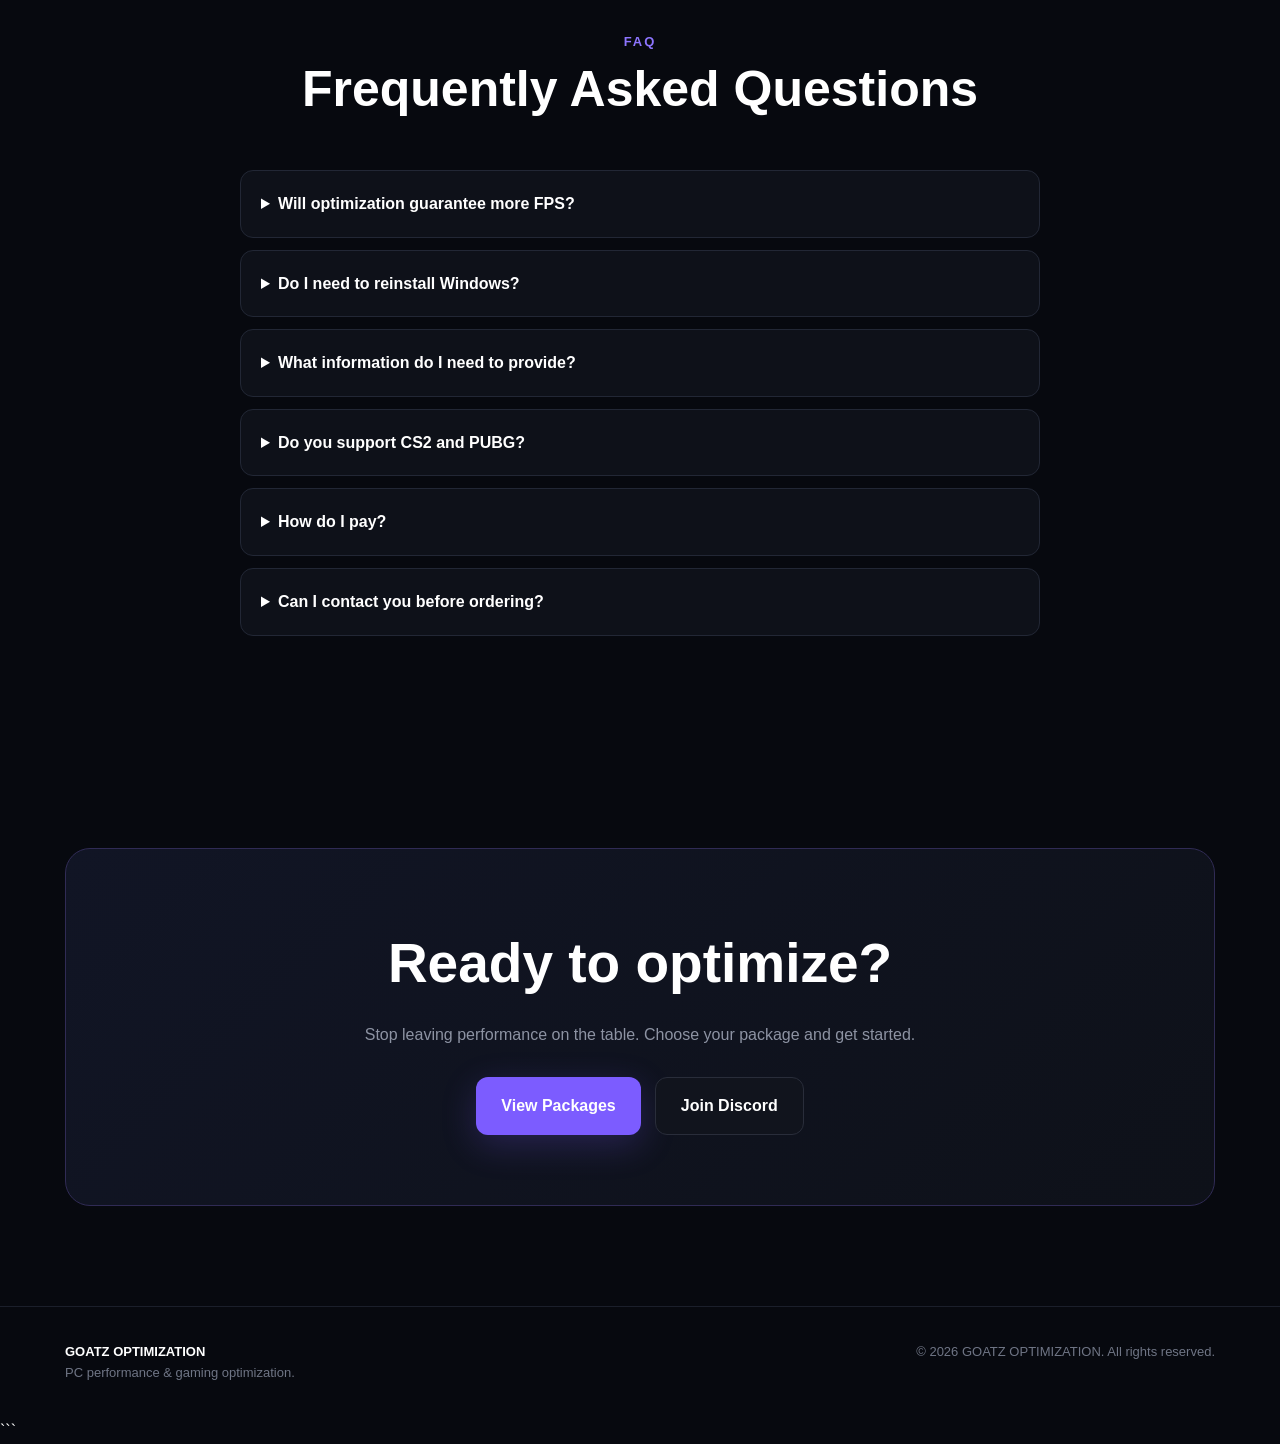
==== commit 56108b12: "Change greeting from 'Hello' to 'Goodbye'" ====
--- a/index.html
+++ b/index.html
@@ -929,7 +929,7 @@
                     </p>
 
                     <div class="price">
-                        €8
+                        €10
                         <small>one-time</small>
                     </div>
 
@@ -946,7 +946,7 @@
                     <a
                         href="#order"
                         class="btn btn-secondary price-button"
-                        onclick="selectPackage('Basic - €8')"
+                        onclick="selectPackage('Basic - €10')"
                     >
                         Choose Basic
                     </a>
